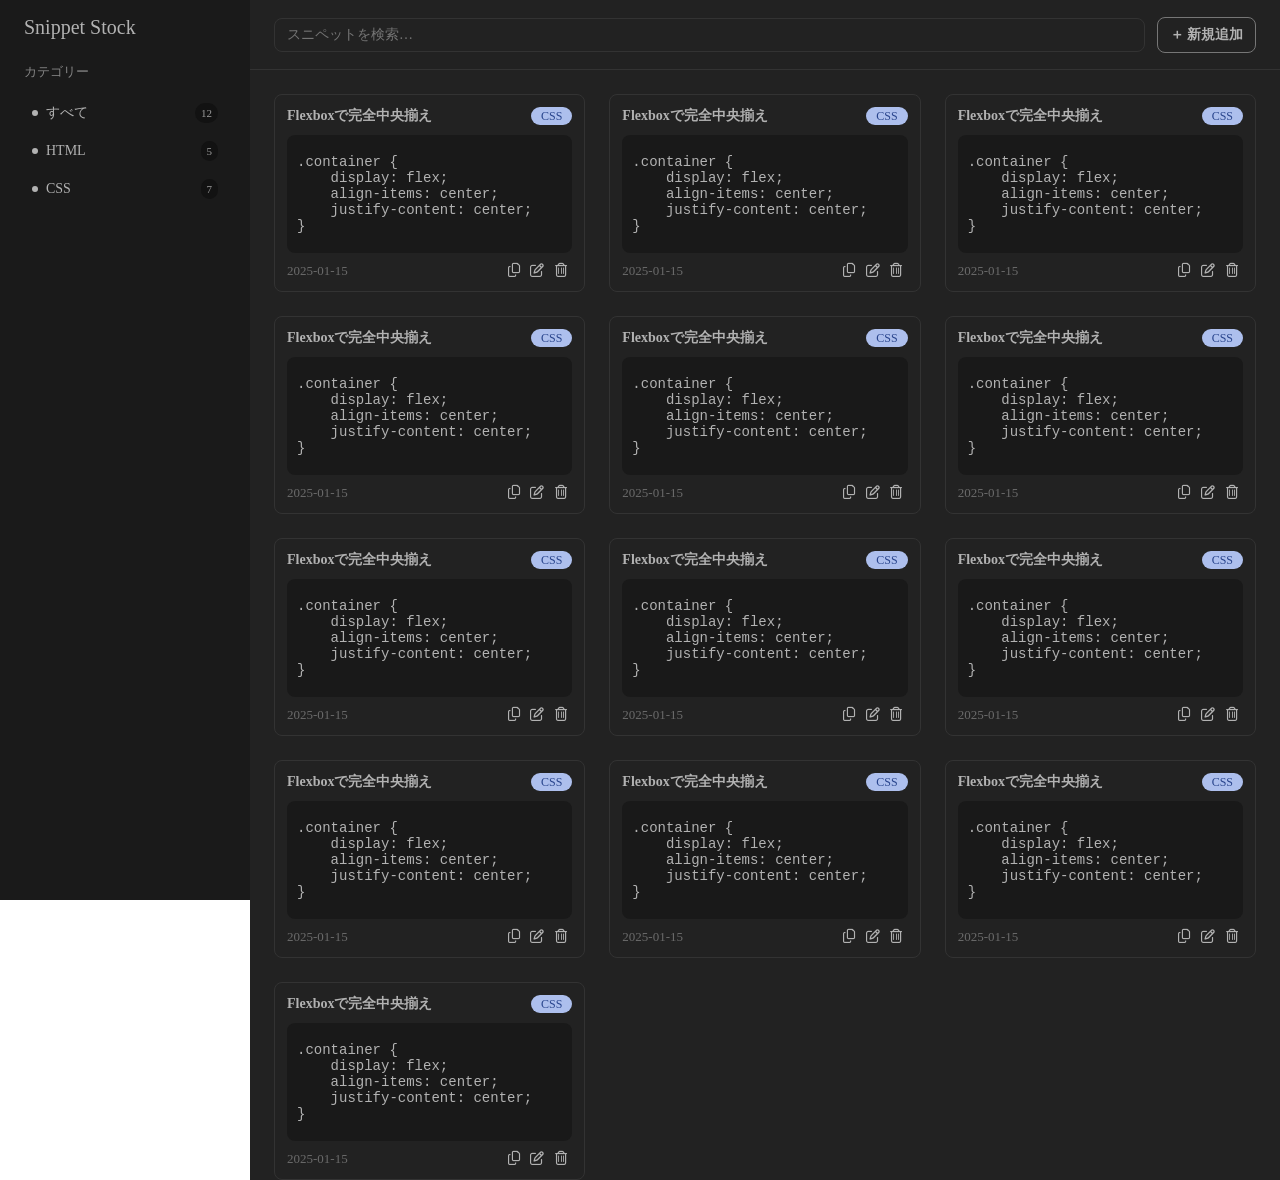
==== index.html @ 07268adc "first commit" ====
<!DOCTYPE html>
<html lang="en">
<head>
    <meta charset="UTF-8">
    <meta name="viewport" content="width=device-width, initial-scale=1.0">
    <title>Document</title>
    <link rel="stylesheet" href="css/reset.css">
    <link rel="stylesheet" href="css/style.css">
    <link rel="stylesheet" href="https://cdnjs.cloudflare.com/ajax/libs/font-awesome/6.5.1/css/all.min.css">
</head>
<body>
    <aside class="sidebar">
        <h1 class="logo">Snippet Stock</h1>
        <p>カテゴリー</p>

        <div class="category">
            <ul class="category-list">
                <li class="category-list-item">
                    <div class="category-list-item-left">
                        <div class="list-budge"></div>
                        <h3 class="category-title">すべて</h3>
                    </div>
                    <div class="count-label"><p>12</p></div>
                </li>
                <li class="category-list-item">
                    <div class="category-list-item-left">
                        <div class="list-budge"></div>
                        <h3 class="category-title">HTML</h3>
                    </div>
                    <div class="count-label"><p>5</p></div>
                </li>
                <li class="category-list-item">
                    <div class="category-list-item-left">
                        <div class="list-budge"></div>
                        <h3 class="category-title">CSS</h3>
                    </div>
                    <div class="count-label"><p>7</p></div>
                </li>
            </ul>
        </div>
    </aside>

    <main>
        <header class="header">
            <input type="text" placeholder="スニペットを検索…">
            <button id="addBtn" class="add-btn">＋ 新規追加</button>
        </header>

        <section class="card-section">
            <ul class="card-list">
                <li class="card-list-item">
                   <div class="card-header">
                    <h2>Flexboxで完全中央揃え</h2>
                    <div class="language-label">CSS</div>
                   </div>
                   <pre><code>
.container {
    display: flex;
    align-items: center;
    justify-content: center;
}
                   </code></pre>
                   <div class="card-footer">
                    <dd>2025-01-15</dd>

                    <div class="action-buttons">
                        <button class="icon-btn copy-btn" title="コピー">
                            <i class="fa-regular fa-copy"></i>
                        </button>
                        
                        <!-- 編集ボタン -->
                        <button class="icon-btn edit-btn" title="編集">
                            <i class="fa-regular fa-pen-to-square"></i>
                        </button>
                        
                        <!-- 削除ボタン -->
                        <button class="icon-btn delete-btn" title="削除">
                            <i class="fa-regular fa-trash-can"></i>
                        </button>
                    </div>
                   </div>
                </li>
                <li class="card-list-item">
                   <div class="card-header">
                    <h2>Flexboxで完全中央揃え</h2>
                    <div class="language-label">CSS</div>
                   </div>
                   <pre><code>
.container {
    display: flex;
    align-items: center;
    justify-content: center;
}
                   </code></pre>
                   <div class="card-footer">
                    <dd>2025-01-15</dd>

                    <div class="action-buttons">
                        <button class="icon-btn copy-btn" title="コピー">
                            <i class="fa-regular fa-copy"></i>
                        </button>
                        
                        <!-- 編集ボタン -->
                        <button class="icon-btn edit-btn" title="編集">
                            <i class="fa-regular fa-pen-to-square"></i>
                        </button>
                        
                        <!-- 削除ボタン -->
                        <button class="icon-btn delete-btn" title="削除">
                            <i class="fa-regular fa-trash-can"></i>
                        </button>
                    </div>
                   </div>
                </li>
                <li class="card-list-item">
                   <div class="card-header">
                    <h2>Flexboxで完全中央揃え</h2>
                    <div class="language-label">CSS</div>
                   </div>
                   <pre><code>
.container {
    display: flex;
    align-items: center;
    justify-content: center;
}
                   </code></pre>
                   <div class="card-footer">
                    <dd>2025-01-15</dd>

                    <div class="action-buttons">
                        <button class="icon-btn copy-btn" title="コピー">
                            <i class="fa-regular fa-copy"></i>
                        </button>
                        
                        <!-- 編集ボタン -->
                        <button class="icon-btn edit-btn" title="編集">
                            <i class="fa-regular fa-pen-to-square"></i>
                        </button>
                        
                        <!-- 削除ボタン -->
                        <button class="icon-btn delete-btn" title="削除">
                            <i class="fa-regular fa-trash-can"></i>
                        </button>
                    </div>
                   </div>
                </li>
                <li class="card-list-item">
                   <div class="card-header">
                    <h2>Flexboxで完全中央揃え</h2>
                    <div class="language-label">CSS</div>
                   </div>
                   <pre><code>
.container {
    display: flex;
    align-items: center;
    justify-content: center;
}
                   </code></pre>
                   <div class="card-footer">
                    <dd>2025-01-15</dd>

                    <div class="action-buttons">
                        <button class="icon-btn copy-btn" title="コピー">
                            <i class="fa-regular fa-copy"></i>
                        </button>
                        
                        <!-- 編集ボタン -->
                        <button class="icon-btn edit-btn" title="編集">
                            <i class="fa-regular fa-pen-to-square"></i>
                        </button>
                        
                        <!-- 削除ボタン -->
                        <button class="icon-btn delete-btn" title="削除">
                            <i class="fa-regular fa-trash-can"></i>
                        </button>
                    </div>
                   </div>
                </li>
                <li class="card-list-item">
                   <div class="card-header">
                    <h2>Flexboxで完全中央揃え</h2>
                    <div class="language-label">CSS</div>
                   </div>
                   <pre><code>
.container {
    display: flex;
    align-items: center;
    justify-content: center;
}
                   </code></pre>
                   <div class="card-footer">
                    <dd>2025-01-15</dd>

                    <div class="action-buttons">
                        <button class="icon-btn copy-btn" title="コピー">
                            <i class="fa-regular fa-copy"></i>
                        </button>
                        
                        <!-- 編集ボタン -->
                        <button class="icon-btn edit-btn" title="編集">
                            <i class="fa-regular fa-pen-to-square"></i>
                        </button>
                        
                        <!-- 削除ボタン -->
                        <button class="icon-btn delete-btn" title="削除">
                            <i class="fa-regular fa-trash-can"></i>
                        </button>
                    </div>
                   </div>
                </li>
                <li class="card-list-item">
                   <div class="card-header">
                    <h2>Flexboxで完全中央揃え</h2>
                    <div class="language-label">CSS</div>
                   </div>
                   <pre><code>
.container {
    display: flex;
    align-items: center;
    justify-content: center;
}
                   </code></pre>
                   <div class="card-footer">
                    <dd>2025-01-15</dd>

                    <div class="action-buttons">
                        <button class="icon-btn copy-btn" title="コピー">
                            <i class="fa-regular fa-copy"></i>
                        </button>
                        
                        <!-- 編集ボタン -->
                        <button class="icon-btn edit-btn" title="編集">
                            <i class="fa-regular fa-pen-to-square"></i>
                        </button>
                        
                        <!-- 削除ボタン -->
                        <button class="icon-btn delete-btn" title="削除">
                            <i class="fa-regular fa-trash-can"></i>
                        </button>
                    </div>
                   </div>
                </li>
                <li class="card-list-item">
                   <div class="card-header">
                    <h2>Flexboxで完全中央揃え</h2>
                    <div class="language-label">CSS</div>
                   </div>
                   <pre><code>
.container {
    display: flex;
    align-items: center;
    justify-content: center;
}
                   </code></pre>
                   <div class="card-footer">
                    <dd>2025-01-15</dd>

                    <div class="action-buttons">
                        <button class="icon-btn copy-btn" title="コピー">
                            <i class="fa-regular fa-copy"></i>
                        </button>
                        
                        <!-- 編集ボタン -->
                        <button class="icon-btn edit-btn" title="編集">
                            <i class="fa-regular fa-pen-to-square"></i>
                        </button>
                        
                        <!-- 削除ボタン -->
                        <button class="icon-btn delete-btn" title="削除">
                            <i class="fa-regular fa-trash-can"></i>
                        </button>
                    </div>
                   </div>
                </li>
                <li class="card-list-item">
                   <div class="card-header">
                    <h2>Flexboxで完全中央揃え</h2>
                    <div class="language-label">CSS</div>
                   </div>
                   <pre><code>
.container {
    display: flex;
    align-items: center;
    justify-content: center;
}
                   </code></pre>
                   <div class="card-footer">
                    <dd>2025-01-15</dd>

                    <div class="action-buttons">
                        <button class="icon-btn copy-btn" title="コピー">
                            <i class="fa-regular fa-copy"></i>
                        </button>
                        
                        <!-- 編集ボタン -->
                        <button class="icon-btn edit-btn" title="編集">
                            <i class="fa-regular fa-pen-to-square"></i>
                        </button>
                        
                        <!-- 削除ボタン -->
                        <button class="icon-btn delete-btn" title="削除">
                            <i class="fa-regular fa-trash-can"></i>
                        </button>
                    </div>
                   </div>
                </li>
                <li class="card-list-item">
                   <div class="card-header">
                    <h2>Flexboxで完全中央揃え</h2>
                    <div class="language-label">CSS</div>
                   </div>
                   <pre><code>
.container {
    display: flex;
    align-items: center;
    justify-content: center;
}
                   </code></pre>
                   <div class="card-footer">
                    <dd>2025-01-15</dd>

                    <div class="action-buttons">
                        <button class="icon-btn copy-btn" title="コピー">
                            <i class="fa-regular fa-copy"></i>
                        </button>
                        
                        <!-- 編集ボタン -->
                        <button class="icon-btn edit-btn" title="編集">
                            <i class="fa-regular fa-pen-to-square"></i>
                        </button>
                        
                        <!-- 削除ボタン -->
                        <button class="icon-btn delete-btn" title="削除">
                            <i class="fa-regular fa-trash-can"></i>
                        </button>
                    </div>
                   </div>
                </li>
                <li class="card-list-item">
                   <div class="card-header">
                    <h2>Flexboxで完全中央揃え</h2>
                    <div class="language-label">CSS</div>
                   </div>
                   <pre><code>
.container {
    display: flex;
    align-items: center;
    justify-content: center;
}
                   </code></pre>
                   <div class="card-footer">
                    <dd>2025-01-15</dd>

                    <div class="action-buttons">
                        <button class="icon-btn copy-btn" title="コピー">
                            <i class="fa-regular fa-copy"></i>
                        </button>
                        
                        <!-- 編集ボタン -->
                        <button class="icon-btn edit-btn" title="編集">
                            <i class="fa-regular fa-pen-to-square"></i>
                        </button>
                        
                        <!-- 削除ボタン -->
                        <button class="icon-btn delete-btn" title="削除">
                            <i class="fa-regular fa-trash-can"></i>
                        </button>
                    </div>
                   </div>
                </li>
                <li class="card-list-item">
                   <div class="card-header">
                    <h2>Flexboxで完全中央揃え</h2>
                    <div class="language-label">CSS</div>
                   </div>
                   <pre><code>
.container {
    display: flex;
    align-items: center;
    justify-content: center;
}
                   </code></pre>
                   <div class="card-footer">
                    <dd>2025-01-15</dd>

                    <div class="action-buttons">
                        <button class="icon-btn copy-btn" title="コピー">
                            <i class="fa-regular fa-copy"></i>
                        </button>
                        
                        <!-- 編集ボタン -->
                        <button class="icon-btn edit-btn" title="編集">
                            <i class="fa-regular fa-pen-to-square"></i>
                        </button>
                        
                        <!-- 削除ボタン -->
                        <button class="icon-btn delete-btn" title="削除">
                            <i class="fa-regular fa-trash-can"></i>
                        </button>
                    </div>
                   </div>
                </li>
                <li class="card-list-item">
                   <div class="card-header">
                    <h2>Flexboxで完全中央揃え</h2>
                    <div class="language-label">CSS</div>
                   </div>
                   <pre><code>
.container {
    display: flex;
    align-items: center;
    justify-content: center;
}
                   </code></pre>
                   <div class="card-footer">
                    <dd>2025-01-15</dd>

                    <div class="action-buttons">
                        <button class="icon-btn copy-btn" title="コピー">
                            <i class="fa-regular fa-copy"></i>
                        </button>
                        
                        <!-- 編集ボタン -->
                        <button class="icon-btn edit-btn" title="編集">
                            <i class="fa-regular fa-pen-to-square"></i>
                        </button>
                        
                        <!-- 削除ボタン -->
                        <button class="icon-btn delete-btn" title="削除">
                            <i class="fa-regular fa-trash-can"></i>
                        </button>
                    </div>
                   </div>
                </li>
                <li class="card-list-item">
                   <div class="card-header">
                    <h2>Flexboxで完全中央揃え</h2>
                    <div class="language-label">CSS</div>
                   </div>
                   <pre><code>
.container {
    display: flex;
    align-items: center;
    justify-content: center;
}
                   </code></pre>
                   <div class="card-footer">
                    <dd>2025-01-15</dd>

                    <div class="action-buttons">
                        <button class="icon-btn copy-btn" title="コピー">
                            <i class="fa-regular fa-copy"></i>
                        </button>
                        
                        <!-- 編集ボタン -->
                        <button class="icon-btn edit-btn" title="編集">
                            <i class="fa-regular fa-pen-to-square"></i>
                        </button>
                        
                        <!-- 削除ボタン -->
                        <button class="icon-btn delete-btn" title="削除">
                            <i class="fa-regular fa-trash-can"></i>
                        </button>
                    </div>
                   </div>
                </li>
            </ul>
        </section>
    </main>
</body>
</html>
---- css/style.css ----
body {
    display: flex;
    color: #b2b2b2;
    font-size: 14px;
}
aside {
    display: flex;
    flex-direction: column;
    gap: 16px;
    width: 250px;
    height: 100vh;
    background-color: #1a1a1a;
    padding-inline: 24px;
    padding-top: 16px;
}

aside .logo {
    font-size: 20px;
    margin-bottom: 8px;
}

aside p {
    font-size: 13px;
    opacity: 0.7;
}

ul {
    display: flex;
    flex-direction: column;
    gap: 6px;
}

.category-list-item {
    display: flex;
    align-items: center;
    justify-content: space-between;
    padding: 6px 8px;
    border-radius: 8px;
    transition: all 0.2s ease-in-out;
}

.category-list-item:hover {
    background-color: #2a2a2a;
    transition: all 0.2s ease-in-out;
}

li .category-list-item-left {
    display: flex;
    align-items: center;
    gap: 8px;
}

li .list-budge {
    width: 6px;
    height: 6px;
    border-radius: 100vh;
    background-color: #b2b2b2;
}

.count-label {
    display: flex;
    width: auto;
    height: 20px;
    justify-content: center;
    align-items: center;
    padding-inline: 6px;
    background-color: #121212;
    border-radius: 100vh;
}

.count-label p {
    font-size: 11px;
    color: #d5d5d5;
}



main {
    background-color: #222222;
    width: calc(100% - 250px);
}

header {
    width: 100%;
    height: 70px;
    display: flex;
    align-items: center;
    gap: 12px;
    padding: 12px 24px;
    border-bottom: solid 1px #333333;
}

.header input {
    flex: 1;
    border: solid 1px #333333;
    border-radius: 8px;
    padding: 8px 12px;
}

.header button {
    border: solid 1px #767676;
    border-radius: 8px;
    padding: 8px 12px;
    font-weight: bold;
}


.card-section {
    width: 100%;
    padding-inline: 24px;
    padding-top: 24px;
}

.card-section ul {
    display: grid;
    grid-template-columns: repeat(auto-fit, minmax(250px, 1fr));
    gap: 24px;
}

.card-section ul li {
    display: flex;
    flex-direction: column;
    gap: 10px;
    width: 100%;
    height: auto;
    border: solid 1px #333333;
    border-radius: 8px;
    padding: 12px;
    transition: border 0.2s ease-in-out;
}

.card-section ul li:hover {
    border: solid 1px #757575;
    transition: border 0.2s ease-in-out;
}

.card-header {
    width: 100%;
    display: flex;
    justify-content: space-between;
    align-items: center;
}

.card-header h2 {
    font-weight: bold;
}

.language-label {
    display: flex;
    align-items: center;
    color: rgb(40, 68, 140);
    font-size: 12px;
    line-height: 100%;
    background-color: rgb(173, 191, 237);
    padding: 3px 10px;
    border-radius: 16px;
}

pre {
    display: block;
    width: 100%;
    background-color: #191919;
    border-radius: 8px;
    padding: 3px 10px;
}

.card-footer {
    width: 100%;
    height: auto;
    display: flex;
    justify-content: space-between;
    align-items: center;
}

dd {
    font-size: 13px;
    opacity: 0.5;
}

.action-buttons {
    width: min(40%, 70px);
    display: flex;
    justify-content: space-around;
}
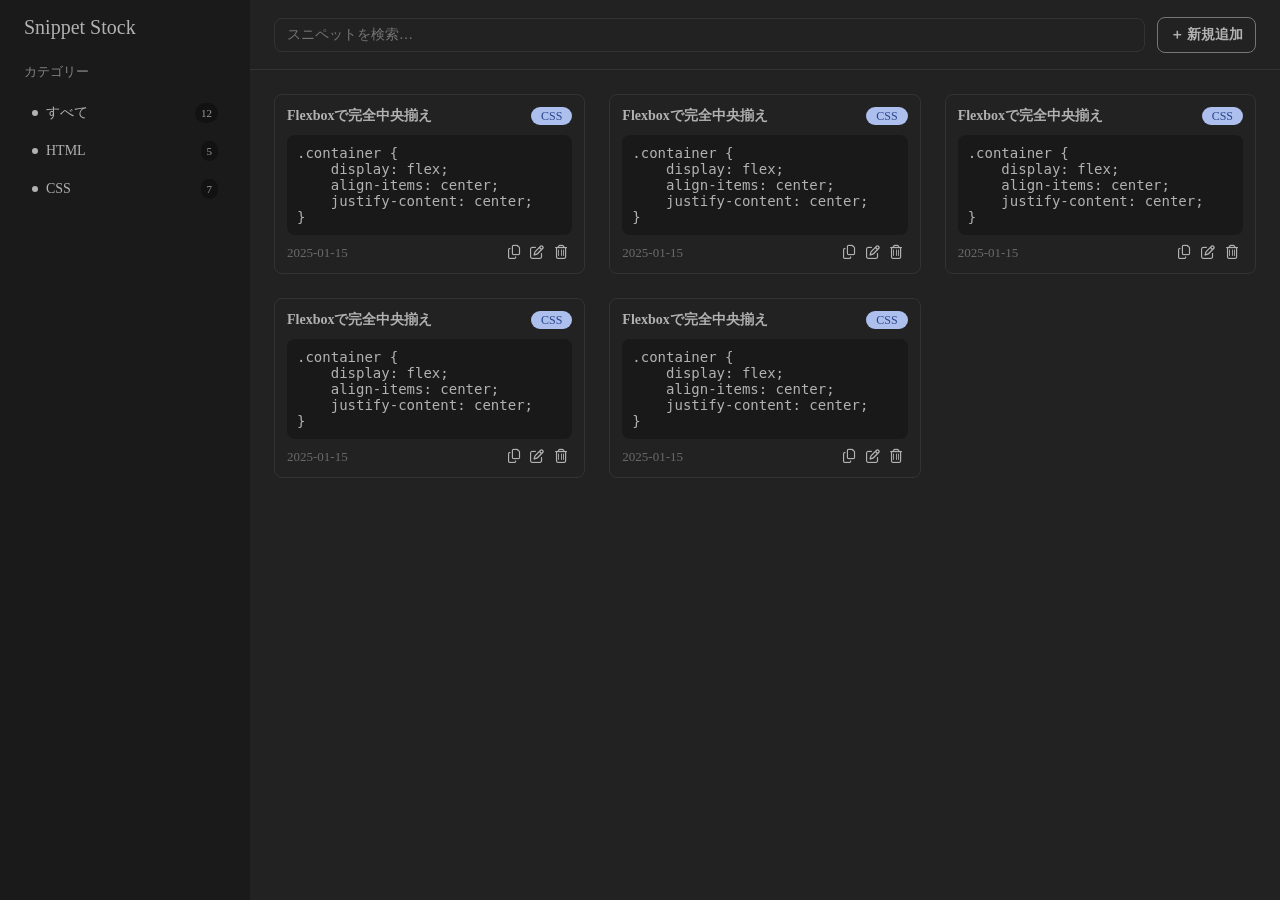
==== commit 16050f7a: "aa" ====
--- a/index.html
+++ b/index.html
@@ -53,13 +53,13 @@
                     <h2>Flexboxで完全中央揃え</h2>
                     <div class="language-label">CSS</div>
                    </div>
-                   <pre><code>
-.container {
-    display: flex;
-    align-items: center;
-    justify-content: center;
-}
-                   </code></pre>
+                   
+<pre><code>.container {
+    display: flex;
+    align-items: center;
+    justify-content: center;
+}</code></pre>
+                   
                    <div class="card-footer">
                     <dd>2025-01-15</dd>
 
@@ -81,388 +81,132 @@
                    </div>
                 </li>
                 <li class="card-list-item">
-                   <div class="card-header">
-                    <h2>Flexboxで完全中央揃え</h2>
-                    <div class="language-label">CSS</div>
-                   </div>
-                   <pre><code>
-.container {
-    display: flex;
-    align-items: center;
-    justify-content: center;
-}
-                   </code></pre>
-                   <div class="card-footer">
-                    <dd>2025-01-15</dd>
-
-                    <div class="action-buttons">
-                        <button class="icon-btn copy-btn" title="コピー">
-                            <i class="fa-regular fa-copy"></i>
-                        </button>
-                        
-                        <!-- 編集ボタン -->
-                        <button class="icon-btn edit-btn" title="編集">
-                            <i class="fa-regular fa-pen-to-square"></i>
-                        </button>
-                        
-                        <!-- 削除ボタン -->
-                        <button class="icon-btn delete-btn" title="削除">
-                            <i class="fa-regular fa-trash-can"></i>
-                        </button>
-                    </div>
-                   </div>
-                </li>
-                <li class="card-list-item">
-                   <div class="card-header">
-                    <h2>Flexboxで完全中央揃え</h2>
-                    <div class="language-label">CSS</div>
-                   </div>
-                   <pre><code>
-.container {
-    display: flex;
-    align-items: center;
-    justify-content: center;
-}
-                   </code></pre>
-                   <div class="card-footer">
-                    <dd>2025-01-15</dd>
-
-                    <div class="action-buttons">
-                        <button class="icon-btn copy-btn" title="コピー">
-                            <i class="fa-regular fa-copy"></i>
-                        </button>
-                        
-                        <!-- 編集ボタン -->
-                        <button class="icon-btn edit-btn" title="編集">
-                            <i class="fa-regular fa-pen-to-square"></i>
-                        </button>
-                        
-                        <!-- 削除ボタン -->
-                        <button class="icon-btn delete-btn" title="削除">
-                            <i class="fa-regular fa-trash-can"></i>
-                        </button>
-                    </div>
-                   </div>
-                </li>
-                <li class="card-list-item">
-                   <div class="card-header">
-                    <h2>Flexboxで完全中央揃え</h2>
-                    <div class="language-label">CSS</div>
-                   </div>
-                   <pre><code>
-.container {
-    display: flex;
-    align-items: center;
-    justify-content: center;
-}
-                   </code></pre>
-                   <div class="card-footer">
-                    <dd>2025-01-15</dd>
-
-                    <div class="action-buttons">
-                        <button class="icon-btn copy-btn" title="コピー">
-                            <i class="fa-regular fa-copy"></i>
-                        </button>
-                        
-                        <!-- 編集ボタン -->
-                        <button class="icon-btn edit-btn" title="編集">
-                            <i class="fa-regular fa-pen-to-square"></i>
-                        </button>
-                        
-                        <!-- 削除ボタン -->
-                        <button class="icon-btn delete-btn" title="削除">
-                            <i class="fa-regular fa-trash-can"></i>
-                        </button>
-                    </div>
-                   </div>
-                </li>
-                <li class="card-list-item">
-                   <div class="card-header">
-                    <h2>Flexboxで完全中央揃え</h2>
-                    <div class="language-label">CSS</div>
-                   </div>
-                   <pre><code>
-.container {
-    display: flex;
-    align-items: center;
-    justify-content: center;
-}
-                   </code></pre>
-                   <div class="card-footer">
-                    <dd>2025-01-15</dd>
-
-                    <div class="action-buttons">
-                        <button class="icon-btn copy-btn" title="コピー">
-                            <i class="fa-regular fa-copy"></i>
-                        </button>
-                        
-                        <!-- 編集ボタン -->
-                        <button class="icon-btn edit-btn" title="編集">
-                            <i class="fa-regular fa-pen-to-square"></i>
-                        </button>
-                        
-                        <!-- 削除ボタン -->
-                        <button class="icon-btn delete-btn" title="削除">
-                            <i class="fa-regular fa-trash-can"></i>
-                        </button>
-                    </div>
-                   </div>
-                </li>
-                <li class="card-list-item">
-                   <div class="card-header">
-                    <h2>Flexboxで完全中央揃え</h2>
-                    <div class="language-label">CSS</div>
-                   </div>
-                   <pre><code>
-.container {
-    display: flex;
-    align-items: center;
-    justify-content: center;
-}
-                   </code></pre>
-                   <div class="card-footer">
-                    <dd>2025-01-15</dd>
-
-                    <div class="action-buttons">
-                        <button class="icon-btn copy-btn" title="コピー">
-                            <i class="fa-regular fa-copy"></i>
-                        </button>
-                        
-                        <!-- 編集ボタン -->
-                        <button class="icon-btn edit-btn" title="編集">
-                            <i class="fa-regular fa-pen-to-square"></i>
-                        </button>
-                        
-                        <!-- 削除ボタン -->
-                        <button class="icon-btn delete-btn" title="削除">
-                            <i class="fa-regular fa-trash-can"></i>
-                        </button>
-                    </div>
-                   </div>
-                </li>
-                <li class="card-list-item">
-                   <div class="card-header">
-                    <h2>Flexboxで完全中央揃え</h2>
-                    <div class="language-label">CSS</div>
-                   </div>
-                   <pre><code>
-.container {
-    display: flex;
-    align-items: center;
-    justify-content: center;
-}
-                   </code></pre>
-                   <div class="card-footer">
-                    <dd>2025-01-15</dd>
-
-                    <div class="action-buttons">
-                        <button class="icon-btn copy-btn" title="コピー">
-                            <i class="fa-regular fa-copy"></i>
-                        </button>
-                        
-                        <!-- 編集ボタン -->
-                        <button class="icon-btn edit-btn" title="編集">
-                            <i class="fa-regular fa-pen-to-square"></i>
-                        </button>
-                        
-                        <!-- 削除ボタン -->
-                        <button class="icon-btn delete-btn" title="削除">
-                            <i class="fa-regular fa-trash-can"></i>
-                        </button>
-                    </div>
-                   </div>
-                </li>
-                <li class="card-list-item">
-                   <div class="card-header">
-                    <h2>Flexboxで完全中央揃え</h2>
-                    <div class="language-label">CSS</div>
-                   </div>
-                   <pre><code>
-.container {
-    display: flex;
-    align-items: center;
-    justify-content: center;
-}
-                   </code></pre>
-                   <div class="card-footer">
-                    <dd>2025-01-15</dd>
-
-                    <div class="action-buttons">
-                        <button class="icon-btn copy-btn" title="コピー">
-                            <i class="fa-regular fa-copy"></i>
-                        </button>
-                        
-                        <!-- 編集ボタン -->
-                        <button class="icon-btn edit-btn" title="編集">
-                            <i class="fa-regular fa-pen-to-square"></i>
-                        </button>
-                        
-                        <!-- 削除ボタン -->
-                        <button class="icon-btn delete-btn" title="削除">
-                            <i class="fa-regular fa-trash-can"></i>
-                        </button>
-                    </div>
-                   </div>
-                </li>
-                <li class="card-list-item">
-                   <div class="card-header">
-                    <h2>Flexboxで完全中央揃え</h2>
-                    <div class="language-label">CSS</div>
-                   </div>
-                   <pre><code>
-.container {
-    display: flex;
-    align-items: center;
-    justify-content: center;
-}
-                   </code></pre>
-                   <div class="card-footer">
-                    <dd>2025-01-15</dd>
-
-                    <div class="action-buttons">
-                        <button class="icon-btn copy-btn" title="コピー">
-                            <i class="fa-regular fa-copy"></i>
-                        </button>
-                        
-                        <!-- 編集ボタン -->
-                        <button class="icon-btn edit-btn" title="編集">
-                            <i class="fa-regular fa-pen-to-square"></i>
-                        </button>
-                        
-                        <!-- 削除ボタン -->
-                        <button class="icon-btn delete-btn" title="削除">
-                            <i class="fa-regular fa-trash-can"></i>
-                        </button>
-                    </div>
-                   </div>
-                </li>
-                <li class="card-list-item">
-                   <div class="card-header">
-                    <h2>Flexboxで完全中央揃え</h2>
-                    <div class="language-label">CSS</div>
-                   </div>
-                   <pre><code>
-.container {
-    display: flex;
-    align-items: center;
-    justify-content: center;
-}
-                   </code></pre>
-                   <div class="card-footer">
-                    <dd>2025-01-15</dd>
-
-                    <div class="action-buttons">
-                        <button class="icon-btn copy-btn" title="コピー">
-                            <i class="fa-regular fa-copy"></i>
-                        </button>
-                        
-                        <!-- 編集ボタン -->
-                        <button class="icon-btn edit-btn" title="編集">
-                            <i class="fa-regular fa-pen-to-square"></i>
-                        </button>
-                        
-                        <!-- 削除ボタン -->
-                        <button class="icon-btn delete-btn" title="削除">
-                            <i class="fa-regular fa-trash-can"></i>
-                        </button>
-                    </div>
-                   </div>
-                </li>
-                <li class="card-list-item">
-                   <div class="card-header">
-                    <h2>Flexboxで完全中央揃え</h2>
-                    <div class="language-label">CSS</div>
-                   </div>
-                   <pre><code>
-.container {
-    display: flex;
-    align-items: center;
-    justify-content: center;
-}
-                   </code></pre>
-                   <div class="card-footer">
-                    <dd>2025-01-15</dd>
-
-                    <div class="action-buttons">
-                        <button class="icon-btn copy-btn" title="コピー">
-                            <i class="fa-regular fa-copy"></i>
-                        </button>
-                        
-                        <!-- 編集ボタン -->
-                        <button class="icon-btn edit-btn" title="編集">
-                            <i class="fa-regular fa-pen-to-square"></i>
-                        </button>
-                        
-                        <!-- 削除ボタン -->
-                        <button class="icon-btn delete-btn" title="削除">
-                            <i class="fa-regular fa-trash-can"></i>
-                        </button>
-                    </div>
-                   </div>
-                </li>
-                <li class="card-list-item">
-                   <div class="card-header">
-                    <h2>Flexboxで完全中央揃え</h2>
-                    <div class="language-label">CSS</div>
-                   </div>
-                   <pre><code>
-.container {
-    display: flex;
-    align-items: center;
-    justify-content: center;
-}
-                   </code></pre>
-                   <div class="card-footer">
-                    <dd>2025-01-15</dd>
-
-                    <div class="action-buttons">
-                        <button class="icon-btn copy-btn" title="コピー">
-                            <i class="fa-regular fa-copy"></i>
-                        </button>
-                        
-                        <!-- 編集ボタン -->
-                        <button class="icon-btn edit-btn" title="編集">
-                            <i class="fa-regular fa-pen-to-square"></i>
-                        </button>
-                        
-                        <!-- 削除ボタン -->
-                        <button class="icon-btn delete-btn" title="削除">
-                            <i class="fa-regular fa-trash-can"></i>
-                        </button>
-                    </div>
-                   </div>
-                </li>
-                <li class="card-list-item">
-                   <div class="card-header">
-                    <h2>Flexboxで完全中央揃え</h2>
-                    <div class="language-label">CSS</div>
-                   </div>
-                   <pre><code>
-.container {
-    display: flex;
-    align-items: center;
-    justify-content: center;
-}
-                   </code></pre>
-                   <div class="card-footer">
-                    <dd>2025-01-15</dd>
-
-                    <div class="action-buttons">
-                        <button class="icon-btn copy-btn" title="コピー">
-                            <i class="fa-regular fa-copy"></i>
-                        </button>
-                        
-                        <!-- 編集ボタン -->
-                        <button class="icon-btn edit-btn" title="編集">
-                            <i class="fa-regular fa-pen-to-square"></i>
-                        </button>
-                        
-                        <!-- 削除ボタン -->
-                        <button class="icon-btn delete-btn" title="削除">
-                            <i class="fa-regular fa-trash-can"></i>
-                        </button>
-                    </div>
-                   </div>
+                    <div class="card-header">
+                        <h2>Flexboxで完全中央揃え</h2>
+                        <div class="language-label">CSS</div>
+                    </div>
+                
+<pre><code>.container {
+    display: flex;
+    align-items: center;
+    justify-content: center;
+}</code></pre>
+                
+                    <div class="card-footer">
+                        <dd>2025-01-15</dd>
+                
+                        <div class="action-buttons">
+                            <button class="icon-btn copy-btn" title="コピー">
+                                <i class="fa-regular fa-copy"></i>
+                            </button>
+                
+                            <!-- 編集ボタン -->
+                            <button class="icon-btn edit-btn" title="編集">
+                                <i class="fa-regular fa-pen-to-square"></i>
+                            </button>
+                
+                            <!-- 削除ボタン -->
+                            <button class="icon-btn delete-btn" title="削除">
+                                <i class="fa-regular fa-trash-can"></i>
+                            </button>
+                        </div>
+                    </div>
+                </li>
+                <li class="card-list-item">
+                    <div class="card-header">
+                        <h2>Flexboxで完全中央揃え</h2>
+                        <div class="language-label">CSS</div>
+                    </div>
+                
+<pre><code>.container {
+    display: flex;
+    align-items: center;
+    justify-content: center;
+}</code></pre>
+                
+                    <div class="card-footer">
+                        <dd>2025-01-15</dd>
+                
+                        <div class="action-buttons">
+                            <button class="icon-btn copy-btn" title="コピー">
+                                <i class="fa-regular fa-copy"></i>
+                            </button>
+                
+                            <!-- 編集ボタン -->
+                            <button class="icon-btn edit-btn" title="編集">
+                                <i class="fa-regular fa-pen-to-square"></i>
+                            </button>
+                
+                            <!-- 削除ボタン -->
+                            <button class="icon-btn delete-btn" title="削除">
+                                <i class="fa-regular fa-trash-can"></i>
+                            </button>
+                        </div>
+                    </div>
+                </li>
+                <li class="card-list-item">
+                    <div class="card-header">
+                        <h2>Flexboxで完全中央揃え</h2>
+                        <div class="language-label">CSS</div>
+                    </div>
+                
+<pre><code>.container {
+    display: flex;
+    align-items: center;
+    justify-content: center;
+}</code></pre>
+                
+                    <div class="card-footer">
+                        <dd>2025-01-15</dd>
+                
+                        <div class="action-buttons">
+                            <button class="icon-btn copy-btn" title="コピー">
+                                <i class="fa-regular fa-copy"></i>
+                            </button>
+                
+                            <!-- 編集ボタン -->
+                            <button class="icon-btn edit-btn" title="編集">
+                                <i class="fa-regular fa-pen-to-square"></i>
+                            </button>
+                
+                            <!-- 削除ボタン -->
+                            <button class="icon-btn delete-btn" title="削除">
+                                <i class="fa-regular fa-trash-can"></i>
+                            </button>
+                        </div>
+                    </div>
+                </li>
+                <li class="card-list-item">
+                    <div class="card-header">
+                        <h2>Flexboxで完全中央揃え</h2>
+                        <div class="language-label">CSS</div>
+                    </div>
+                
+<pre><code>.container {
+    display: flex;
+    align-items: center;
+    justify-content: center;
+}</code></pre>
+                
+                    <div class="card-footer">
+                        <dd>2025-01-15</dd>
+                
+                        <div class="action-buttons">
+                            <button class="icon-btn copy-btn" title="コピー">
+                                <i class="fa-regular fa-copy"></i>
+                            </button>
+                
+                            <!-- 編集ボタン -->
+                            <button class="icon-btn edit-btn" title="編集">
+                                <i class="fa-regular fa-pen-to-square"></i>
+                            </button>
+                
+                            <!-- 削除ボタン -->
+                            <button class="icon-btn delete-btn" title="削除">
+                                <i class="fa-regular fa-trash-can"></i>
+                            </button>
+                        </div>
+                    </div>
                 </li>
             </ul>
         </section>
--- a/css/style.css
+++ b/css/style.css
@@ -161,7 +161,7 @@
     width: 100%;
     background-color: #191919;
     border-radius: 8px;
-    padding: 3px 10px;
+    padding: 10px 10px;
 }
 
 .card-footer {
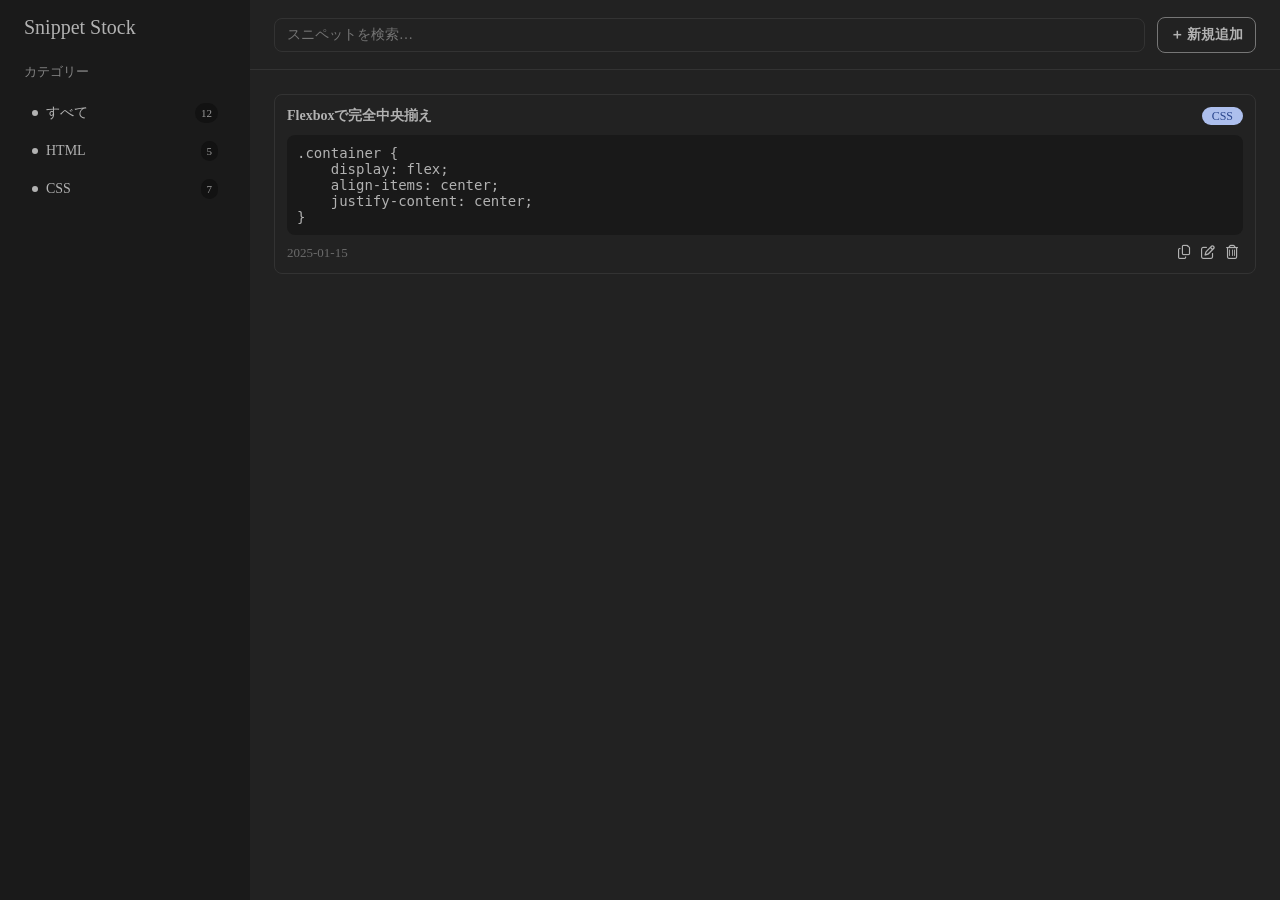
==== commit 6191e008: "Javascript下準備" ====
--- a/index.html
+++ b/index.html
@@ -80,134 +80,6 @@
                     </div>
                    </div>
                 </li>
-                <li class="card-list-item">
-                    <div class="card-header">
-                        <h2>Flexboxで完全中央揃え</h2>
-                        <div class="language-label">CSS</div>
-                    </div>
-                
-<pre><code>.container {
-    display: flex;
-    align-items: center;
-    justify-content: center;
-}</code></pre>
-                
-                    <div class="card-footer">
-                        <dd>2025-01-15</dd>
-                
-                        <div class="action-buttons">
-                            <button class="icon-btn copy-btn" title="コピー">
-                                <i class="fa-regular fa-copy"></i>
-                            </button>
-                
-                            <!-- 編集ボタン -->
-                            <button class="icon-btn edit-btn" title="編集">
-                                <i class="fa-regular fa-pen-to-square"></i>
-                            </button>
-                
-                            <!-- 削除ボタン -->
-                            <button class="icon-btn delete-btn" title="削除">
-                                <i class="fa-regular fa-trash-can"></i>
-                            </button>
-                        </div>
-                    </div>
-                </li>
-                <li class="card-list-item">
-                    <div class="card-header">
-                        <h2>Flexboxで完全中央揃え</h2>
-                        <div class="language-label">CSS</div>
-                    </div>
-                
-<pre><code>.container {
-    display: flex;
-    align-items: center;
-    justify-content: center;
-}</code></pre>
-                
-                    <div class="card-footer">
-                        <dd>2025-01-15</dd>
-                
-                        <div class="action-buttons">
-                            <button class="icon-btn copy-btn" title="コピー">
-                                <i class="fa-regular fa-copy"></i>
-                            </button>
-                
-                            <!-- 編集ボタン -->
-                            <button class="icon-btn edit-btn" title="編集">
-                                <i class="fa-regular fa-pen-to-square"></i>
-                            </button>
-                
-                            <!-- 削除ボタン -->
-                            <button class="icon-btn delete-btn" title="削除">
-                                <i class="fa-regular fa-trash-can"></i>
-                            </button>
-                        </div>
-                    </div>
-                </li>
-                <li class="card-list-item">
-                    <div class="card-header">
-                        <h2>Flexboxで完全中央揃え</h2>
-                        <div class="language-label">CSS</div>
-                    </div>
-                
-<pre><code>.container {
-    display: flex;
-    align-items: center;
-    justify-content: center;
-}</code></pre>
-                
-                    <div class="card-footer">
-                        <dd>2025-01-15</dd>
-                
-                        <div class="action-buttons">
-                            <button class="icon-btn copy-btn" title="コピー">
-                                <i class="fa-regular fa-copy"></i>
-                            </button>
-                
-                            <!-- 編集ボタン -->
-                            <button class="icon-btn edit-btn" title="編集">
-                                <i class="fa-regular fa-pen-to-square"></i>
-                            </button>
-                
-                            <!-- 削除ボタン -->
-                            <button class="icon-btn delete-btn" title="削除">
-                                <i class="fa-regular fa-trash-can"></i>
-                            </button>
-                        </div>
-                    </div>
-                </li>
-                <li class="card-list-item">
-                    <div class="card-header">
-                        <h2>Flexboxで完全中央揃え</h2>
-                        <div class="language-label">CSS</div>
-                    </div>
-                
-<pre><code>.container {
-    display: flex;
-    align-items: center;
-    justify-content: center;
-}</code></pre>
-                
-                    <div class="card-footer">
-                        <dd>2025-01-15</dd>
-                
-                        <div class="action-buttons">
-                            <button class="icon-btn copy-btn" title="コピー">
-                                <i class="fa-regular fa-copy"></i>
-                            </button>
-                
-                            <!-- 編集ボタン -->
-                            <button class="icon-btn edit-btn" title="編集">
-                                <i class="fa-regular fa-pen-to-square"></i>
-                            </button>
-                
-                            <!-- 削除ボタン -->
-                            <button class="icon-btn delete-btn" title="削除">
-                                <i class="fa-regular fa-trash-can"></i>
-                            </button>
-                        </div>
-                    </div>
-                </li>
             </ul>
         </section>
     </main>
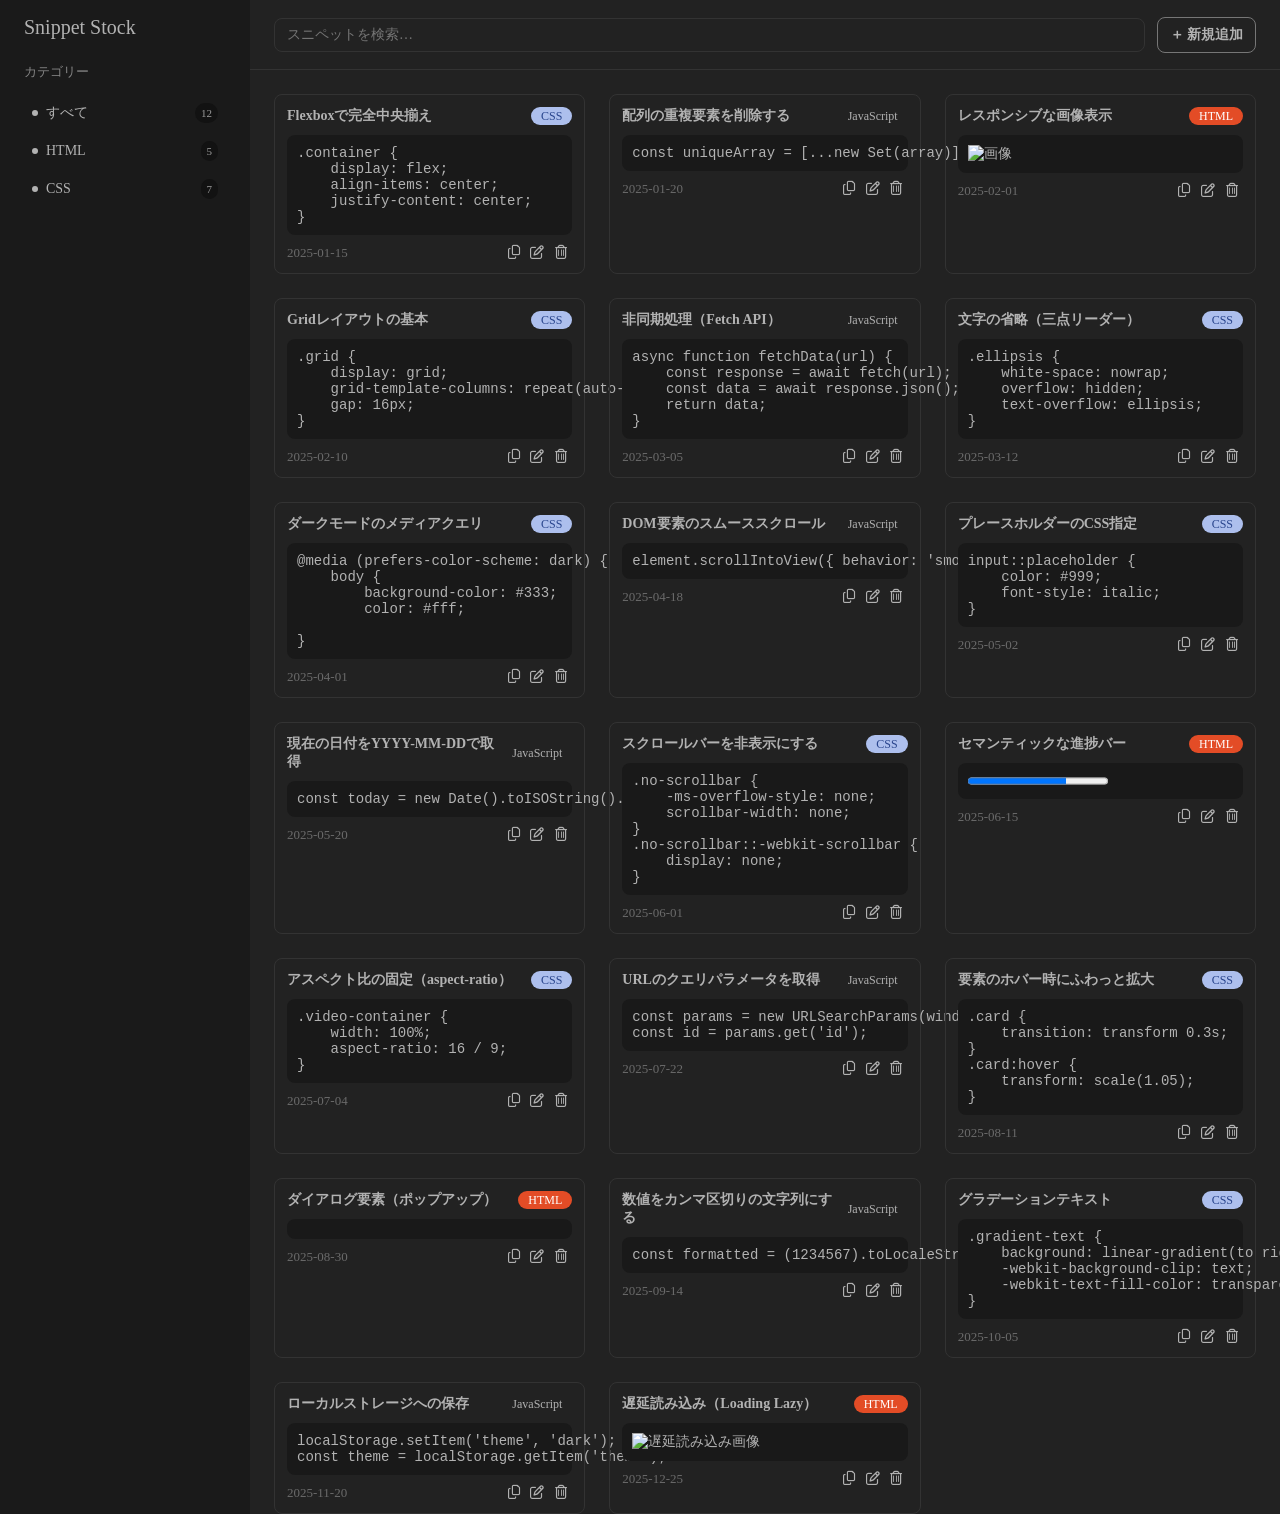
==== commit 05e6d9c1: "とりあえずコミット" ====
--- a/index.html
+++ b/index.html
@@ -1,5 +1,6 @@
 <!DOCTYPE html>
 <html lang="en">
+
 <head>
     <meta charset="UTF-8">
     <meta name="viewport" content="width=device-width, initial-scale=1.0">
@@ -8,6 +9,7 @@
     <link rel="stylesheet" href="css/style.css">
     <link rel="stylesheet" href="https://cdnjs.cloudflare.com/ajax/libs/font-awesome/6.5.1/css/all.min.css">
 </head>
+
 <body>
     <aside class="sidebar">
         <h1 class="logo">Snippet Stock</h1>
@@ -20,21 +22,27 @@
                         <div class="list-budge"></div>
                         <h3 class="category-title">すべて</h3>
                     </div>
-                    <div class="count-label"><p>12</p></div>
+                    <div class="count-label">
+                        <p>12</p>
+                    </div>
                 </li>
                 <li class="category-list-item">
                     <div class="category-list-item-left">
                         <div class="list-budge"></div>
                         <h3 class="category-title">HTML</h3>
                     </div>
-                    <div class="count-label"><p>5</p></div>
+                    <div class="count-label">
+                        <p>5</p>
+                    </div>
                 </li>
                 <li class="category-list-item">
                     <div class="category-list-item-left">
                         <div class="list-budge"></div>
                         <h3 class="category-title">CSS</h3>
                     </div>
-                    <div class="count-label"><p>7</p></div>
+                    <div class="count-label">
+                        <p>7</p>
+                    </div>
                 </li>
             </ul>
         </div>
@@ -43,45 +51,17 @@
     <main>
         <header class="header">
             <input type="text" placeholder="スニペットを検索…">
-            <button id="addBtn" class="add-btn">＋ 新規追加</button>
+            <button id="addBtn" class="add-btn">＋ <span>新規追加</span></button>
         </header>
 
         <section class="card-section">
             <ul class="card-list">
-                <li class="card-list-item">
-                   <div class="card-header">
-                    <h2>Flexboxで完全中央揃え</h2>
-                    <div class="language-label">CSS</div>
-                   </div>
-                   
-<pre><code>.container {
-    display: flex;
-    align-items: center;
-    justify-content: center;
-}</code></pre>
-                   
-                   <div class="card-footer">
-                    <dd>2025-01-15</dd>
-
-                    <div class="action-buttons">
-                        <button class="icon-btn copy-btn" title="コピー">
-                            <i class="fa-regular fa-copy"></i>
-                        </button>
-                        
-                        <!-- 編集ボタン -->
-                        <button class="icon-btn edit-btn" title="編集">
-                            <i class="fa-regular fa-pen-to-square"></i>
-                        </button>
-                        
-                        <!-- 削除ボタン -->
-                        <button class="icon-btn delete-btn" title="削除">
-                            <i class="fa-regular fa-trash-can"></i>
-                        </button>
-                    </div>
-                   </div>
-                </li>
+                
             </ul>
         </section>
     </main>
+
+    <script src="card-template.js"></script>
 </body>
+
 </html>
--- a/css/style.css
+++ b/css/style.css
@@ -8,7 +8,7 @@
     flex-direction: column;
     gap: 16px;
     width: 250px;
-    height: 100vh;
+    height: auto;
     background-color: #1a1a1a;
     padding-inline: 24px;
     padding-top: 16px;
@@ -104,6 +104,12 @@
     font-weight: bold;
 }
 
+@media screen and (max-width: 640px) {
+    .add-btn span {
+        display: none;
+    }
+}
+
 
 .card-section {
     width: 100%;
@@ -117,6 +123,11 @@
     gap: 24px;
 }
 
+/* .card-list {
+    columns: 300px;
+    column-gap: 24px;
+} */
+
 .card-section ul li {
     display: flex;
     flex-direction: column;
@@ -148,12 +159,20 @@
 .language-label {
     display: flex;
     align-items: center;
-    color: rgb(40, 68, 140);
     font-size: 12px;
     line-height: 100%;
-    background-color: rgb(173, 191, 237);
     padding: 3px 10px;
     border-radius: 16px;
+}
+
+.lang-css {
+    background-color: rgb(173, 191, 237);
+    color: rgb(40, 68, 140);
+}
+
+.lang-html {
+    background-color: #e34c26;
+    color: white;
 }
 
 pre {
